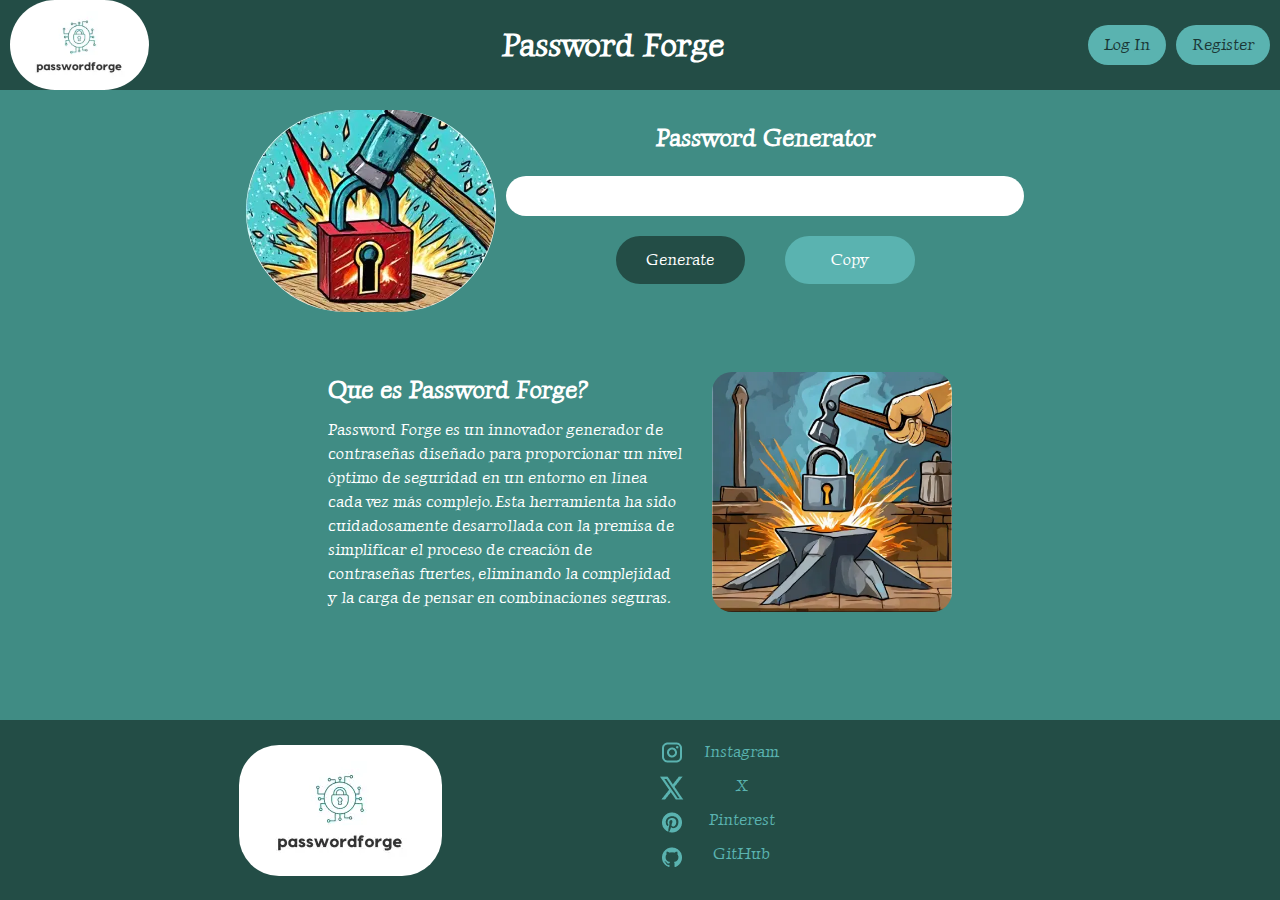
==== index.html @ f8da7015 "funciones acabadas" ====
<!DOCTYPE html>
<html lang="es">
  <head>
    <meta charset="utf-8" />
    <meta name="viewport" content="width=device-width, initial-scale=1" />
    <!-- SEO = Básico -->
    <!-- Cada página del sitio tiene que ser diferente el título y la descripción -->
    <title></title>
    <meta name="description" content="" />
    <meta name="keywords" content="" />

    <!-- Etiquetas Open Graph y Twitter Card, para crear el SEO de Redes Sociales -->
    <meta property="og:title" content="Título de tu página" />
    <meta property="og:description" content="Descripción de tu página" />
    <meta
      property="og:image"
      content="URL de la imagen que quieres mostrar en las redes sociales"
    />
    <meta property="og:url" content="URL de tu página" />
    <meta property="og:type" content="website" />
    <meta name="twitter:card" content="summary_large_image" />
    <meta name="twitter:title" content="Título de tu página" />
    <meta name="twitter:description" content="Descripción de tu página" />
    <meta
      name="twitter:image"
      content="URL de la imagen que quieres mostrar en Twitter"
    />

    <!-- App Web, inidicar al navegador que elementos mostrar en un JSON -->
    <link rel="manifest" href="site.webmanifest" />
    <!-- icono de acceso para IOS -->
    <link rel="apple-touch-icon" href="icon.png" />
    <!-- Recordar que favicon.ico tiene que estar en el directorio inicial -->

    <!-- links de estilos -->
    <link rel="stylesheet" href="css/style.css" />
    
    <!-- Se cambia el tema de algunos navegadores -->
    <meta name="theme-color" content="#fafafa" />
    <!-- Código de las plataformas de Análisis -->
    <script src="js/scripts.js"></script>
    <!-- Scripts a cargar antes de la renderización -->
    <script src="preloader.js"></script>
  </head>
  <body>
    <div id="container">
      <!-- *** ESTRUCTURA SEMÁNTICA *** -->
      <!-- Header (encabezado de la página, zona superior) -->
      <header class="cabecera">
        <img class="logo" src="img/desktop/Logo.webp" alt="Logo">
        <h1 class="password_forge">Password Forge</h1>
        <nav class="botones">
          <a onclick="overlayLogin()" class="btn_logIn">Log In</a>
          <a onclick="overlayRegister()" class="btn_register">Register</a>
        </nav>
      </header>
      <!-- Main (centro de la página, zona central) -->
      <main class="cuerpo">
        <!--Seccion de generador de contraseñas-->
        <section class="generador">
          <img src="img/desktop/candado.webp" alt="Candado" class="generador_img">
          <!--Subseccion para el titlo y la password generada-->
          <section class="content">
            <h2 class="password_generator">Password Generator</h2>
            <p class="password" id="password"></p>
            <!--Subseccion para los botones-->
            <section class="botones_pass">
              <button class="generate" onclick="generarContraseña()">Generate</button>
              <button class="copy">Copy</button>
            </section>
          </section>
        </section>
        <!--Final de seccion de generador de contraseñas-->

        <!--Seccion de explicacion de que es Password Forge-->
        <section class="que_es">
          <section class="subsection">
            <h2 class="titulo">Que es Password Forge?</h2>
            <p class="explicacion">Password Forge es un innovador generador de contraseñas diseñado 
              para proporcionar un nivel óptimo de seguridad en un entorno en línea cada vez más complejo. 
              Esta herramienta ha sido cuidadosamente desarrollada con la premisa de simplificar el proceso de creación de contraseñas fuertes, 
              eliminando la complejidad y la carga de pensar en combinaciones seguras.</p>
          </section>
          <img class="forge" src="img/desktop/Forja.webp" alt="Forja">
        </section>
        
      </main>
      <!--Final de la seccion de que es Password Forge-->

        <!--Seccion Pop Up register-->
        <section class="register" id="register">
          <section class="formulario">
            <div class="h-register">
            <h1>Register</h1>
            <div onclick="hideRegister()" class="x-button"></div>
          </div>
            <form onsubmit="validarRegister()" novalidate>
                <input type="text" name="nombre" id="nombre" placeholder="Nombre">
                <input type="text" name="apellido" id="apellidos" placeholder="Apellidos">
                <input type="text" name="usuario" id="usuario" placeholder="Nombre de usuario">
                <input type="email" name="email" id="email" class="email" placeholder="Email">
                <input type="password" name="contraseña" id="contraseña" placeholder="Contraseña">
                <input type="password" name="contraseñaConf" id="contraseñaConf" placeholder="Confirmacion Contraseña">
                <span id="errores"></span>
                <input type="submit" value="Inciar Sesion" class="inicioSesion">
            </form>
          </section>
        </section>
        <!--Final Pop Up register-->
        
        <!--Seccion Pop Up Log in-->
        <section class="login" id="login">
          <section class="formulario">
            <div class="h-register">
            <h1>Log In</h1>
            <div onclick="hideLogin()" class="x-button"></div>
          </div>
            <form action="">
              <input type="email" name="email" id="email" class="email" placeholder="email">
              <input type="password" name="contraseña" id="contraseña" placeholder="contraseña">
              <input type="submit" value="Inciar Sesion" class="inicioSesion">
            </form>
          </section>
        </section>
        <!--Final Pop Up Log in-->
      <!-- Footer (final de la página, zona inferior) -->
      <footer class="pie">
        <section class="imagen">
          <img class="logo_footer" src="img/desktop/Logo.webp" alt="">
        </section>
        <section class="iconos">
          <a href=""><img src="img/desktop/instagram.png" alt="Instagram"></a>
          <a href=""><img src="img/desktop/x.png" alt="X"></a>
          <a href=""><img src="img/desktop/pinterest.png" alt="Pinterest"></a>
          <a href=""><img src="img/desktop/github.png" alt="GitHub"></a>
        </section>
        <section class="redes_sociales">
          <a href=""><p>Instagram</p></a>
          <a href=""><p>X</p></a>
          <a href=""><p>Pinterest</p></a>
          <a href=""><p>GitHub</p></a>
        </section>
      </footer>
    </div>

  </body>
</html>
---- css/style.css ----
/* *********************************** */
@import url(normalize.min.css);
@import url(reset.css);

/* *********************************** */
/* *** ESTILOS GENERALES *** */
/* *********************************** */

/* Tipografía */
@font-face {
  font-family: "Luxurious Roman";
  src: url("../font/LuxuriousRoman-Regular.woff2") format("woff2"), url("../font/LuxuriousRoman-Regular.woff") format("woff");
}

/* ******************************** */

/* Colores */
:root {
  /* Mode 1 */
  /* colors */
  --azul-flojo-dark: #5ab3b0;
  --azul-flojo-light: #eaf5f5;
  
  --azul-claro-dark: #489d8e;
  --azul-claro-light: #dcefed;
  
  --azul-intermedio-dark: #408c84;
  --azul-intermedio-light: #c0e2dd;
  
  --azul-oscuro-dark: #234d46;
  --azul-oscuro-light: #5ab3b0;
  
  --azul-fuerte-dark: #1a3836;
  --azul-fuerte-light: #326c62;

  --blanco: #fff;
}



/* ******************************** */

html{
  font-family: "Luxurious Roman";
}

body{
  width: 100vw;
  height: 100vh;
  margin: 0;
}

/*Etiqueta contenedor padre*/
#container {
  display: grid;
  grid-template-columns: 1fr;
  grid-template-rows: 1fr;
  
}

/*Etiqueta header*/
.cabecera {
  display: flex;
  justify-content: space-between;
  align-items: center;
  padding: 10px;
  background-color: var(--azul-oscuro-dark);
  width: 100vw;
  height: 10vh;
}
/*Nombre del proyecto*/
.password_forge {
  color: var(--blanco);
  margin: 0;
}
/*logo*/
.logo{
  margin: 0;
  border-radius: 70px;
  height: 10vh;
  justify-content: center;
}
/*Section que almacena las etiquetas de los botones*/
.botones {
  display: flex;
  justify-content: center;
}

/*Boton de log in y register*/
.btn_logIn,
.btn_register {
  margin-left: 10px;
  text-decoration: none;
  padding: 8px 16px;
  color: var(--azul-fuerte-dark);
  background-color: var(--azul-flojo-dark);
  border-radius: 40px;
}

/*Etiqueta main  del cuerpo de la página*/
.cuerpo{
  width: 100vw;
  height: 70vh;
  background-color: var(--azul-intermedio-dark);
}

/*Section que almacena todas las etiquetas de la parte del generador*/
.generador{
  display: flex;  
  justify-content: center;
  padding: 20px;
}
/*Imagen candado*/
.generador_img{
  border-radius: 100px;
}
/*h2 con la clase password_generator*/
.password_generator{
  color: var(--blanco);
  text-align: center;
}
/*Subsection que almacena el titulo, la zona de generado y un subsection de los botones*/
.content{
  display: flex;
  flex-direction: column;
  gap: 20px;
  padding: 10px;
}
/*Etiqueta donde se generará la contraseña*/
.password{
  display: flex;
  width: 518px;
  height: 40px;
  padding: 10px;
  align-items: flex-start;
  gap: 10px;
  background-color: var(--blanco);
  border-radius: 40px;
}
/*Subsection de los botones*/
.botones_pass{
  display: flex;
  justify-content: center;
  gap: 40px;
  align-items: center;
  
}
/*Boton generate*/
.generate{
  justify-content: center;
  align-items: center;
  background-color: var(--azul-oscuro-dark);
  color: var(--blanco);
  border: none;
  border-radius: 40px;
  width: 25%;
}
/*Boton Copy*/
.copy{
  justify-content: center;
  align-items: center;
  background-color: var(--azul-flojo-dark);
  color: var(--blanco);
  border: none;
  border-radius: 40px;
  width: 25%;
}
/*Seccion que contiene las etiquetas del apartado que es*/
.que_es{
  display: flex;
  justify-content: center;
  padding: 40px;
}
/*Subseccion que almacena un h2 y una p*/
.subsection{
  display: flex;
  flex-direction: column;
  width: 30vw;
  padding-right: 30px;
  gap: 10px;
}
/*Titulo que es*/
.titulo{
  color: var(--blanco);
}
/*parrafo*/
.explicacion{
  color: var(--blanco);
}
/*Imagen de la seccion que es*/
.forge{
  width: 20%;
  border-radius: 20px;
}
/*Footer*/
.pie{
  width: 100vw;
  height: 20vh;
  display: flex;
  padding: 20px;
  background-color: var(--azul-oscuro-dark);
}
/*Imagen del footer*/
.imagen{
  display: flex;
  width: 50vw;
  justify-content: center;
  align-items: center;
}
/*Secciones que almacenan las etiquetas de los logos y los nombres de las redes sociales*/
.redes_sociales,
.iconos{
  display: flex;
  flex-direction: column;
  gap: 10px;
}
/*Etiquetas a dentro de la clase iconos*/
.iconos a{
  display: flex;
  justify-content: end;
}
/*Etiquetas a dentro de la clase redes_sociales*/
.redes_sociales a{
  color: var(--azul-flojo-dark);
  text-decoration: none;
  text-align: center;
  padding-left: 20px;
}
/*Imagen del logo*/
.logo_footer{
  border-radius: 40px;
}

/*Log In*/
.login{
  position: absolute;
  display: none;
  visibility: visible;
  opacity: 1;
  width: 100vw;
  height: 100vh;
  align-items: center;
  justify-content: center;
  background-color: hsl(0, 1%, 30%,50%);
}

/*Formulario*/
.formulario{
  display: flex;
  flex-direction: column;
  align-items: center;
  gap: 20px;
  padding: 40px;
  width: 30vw;
  background-color: #234d46;
  border-radius: 10px;
}
/*Register*/
.register{
  position: absolute;
  display: none;
  visibility: visible;
  opacity: 1;
  width: 100vw;
  height: 100vh;
  align-items: center;
  justify-content: center;
  background-color: hsl(0, 1%, 30%,50%);

}

/*Etiqeuta capsula popup*/
.h-register {
  display: grid;
  grid-template-columns: 1fr 1fr 1fr 1fr;
  width: 100%;
  justify-content: space-around;
}

/*Etiqueta botón cerrar popup*/
.x-button {
  grid-column-start: 4;
  height: 40px;
  width: 40px;
  background-color: black;
}
/*Etiqueta form en la clase formulario*/
.formulario form{
  display: flex;
  flex-direction: column;
  gap: 20px;
}
/*Inputs de la clase formulario*/
.formulario input{
  border-radius: 40px;
  padding: 10px;
}
/*Titulo del formulario*/
.formulario h1{
  grid-column-start:2 ;
  grid-column-end:4 ;
  color: var(--blanco);
}
/*Boton submit*/
.inicioSesion{
  background-color: var(--azul-oscuro-dark);
  color: var(--blanco);
  cursor: pointer;
}
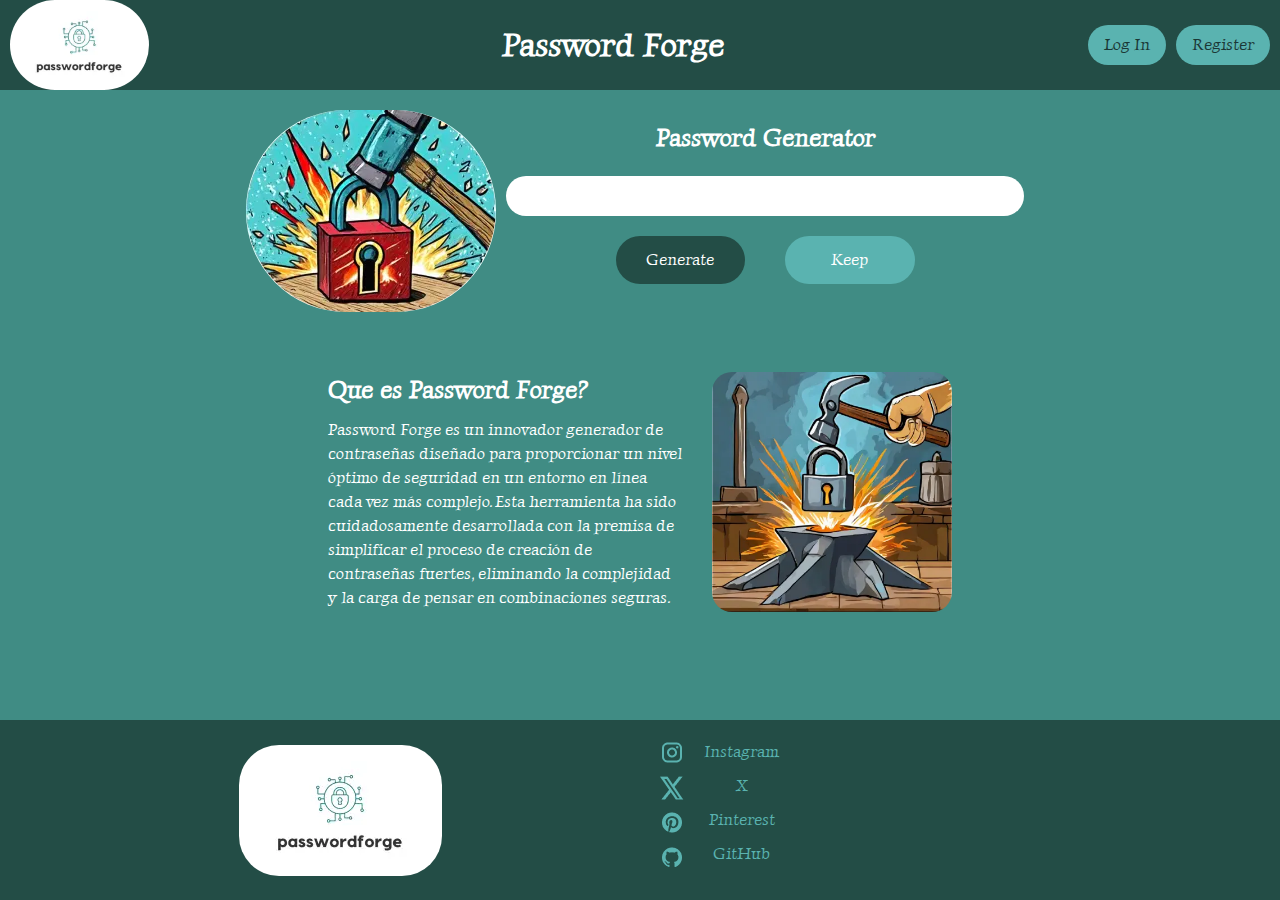
==== commit d8507b1b: "funcion validar Registro" ====
--- a/index.html
+++ b/index.html
@@ -66,7 +66,7 @@
             <!--Subseccion para los botones-->
             <section class="botones_pass">
               <button class="generate" onclick="generarContraseña()">Generate</button>
-              <button class="copy">Copy</button>
+              <button class="copy">Keep</button>
             </section>
           </section>
         </section>
@@ -94,7 +94,7 @@
             <h1>Register</h1>
             <div onclick="hideRegister()" class="x-button"></div>
           </div>
-            <form onsubmit="validarRegister()" novalidate>
+            <form action="POST" onsubmit="validarRegister()" novalidate>
                 <input type="text" name="nombre" id="nombre" placeholder="Nombre">
                 <input type="text" name="apellido" id="apellidos" placeholder="Apellidos">
                 <input type="text" name="usuario" id="usuario" placeholder="Nombre de usuario">
@@ -115,9 +115,9 @@
             <h1>Log In</h1>
             <div onclick="hideLogin()" class="x-button"></div>
           </div>
-            <form action="">
-              <input type="email" name="email" id="email" class="email" placeholder="email">
-              <input type="password" name="contraseña" id="contraseña" placeholder="contraseña">
+            <form action="POST">
+              <input type="email" name="emailLogIn" id="email" class="email" placeholder="email">
+              <input type="password" name="contraseñaLogIn" id="contraseña" placeholder="contraseña">
               <input type="submit" value="Inciar Sesion" class="inicioSesion">
             </form>
           </section>
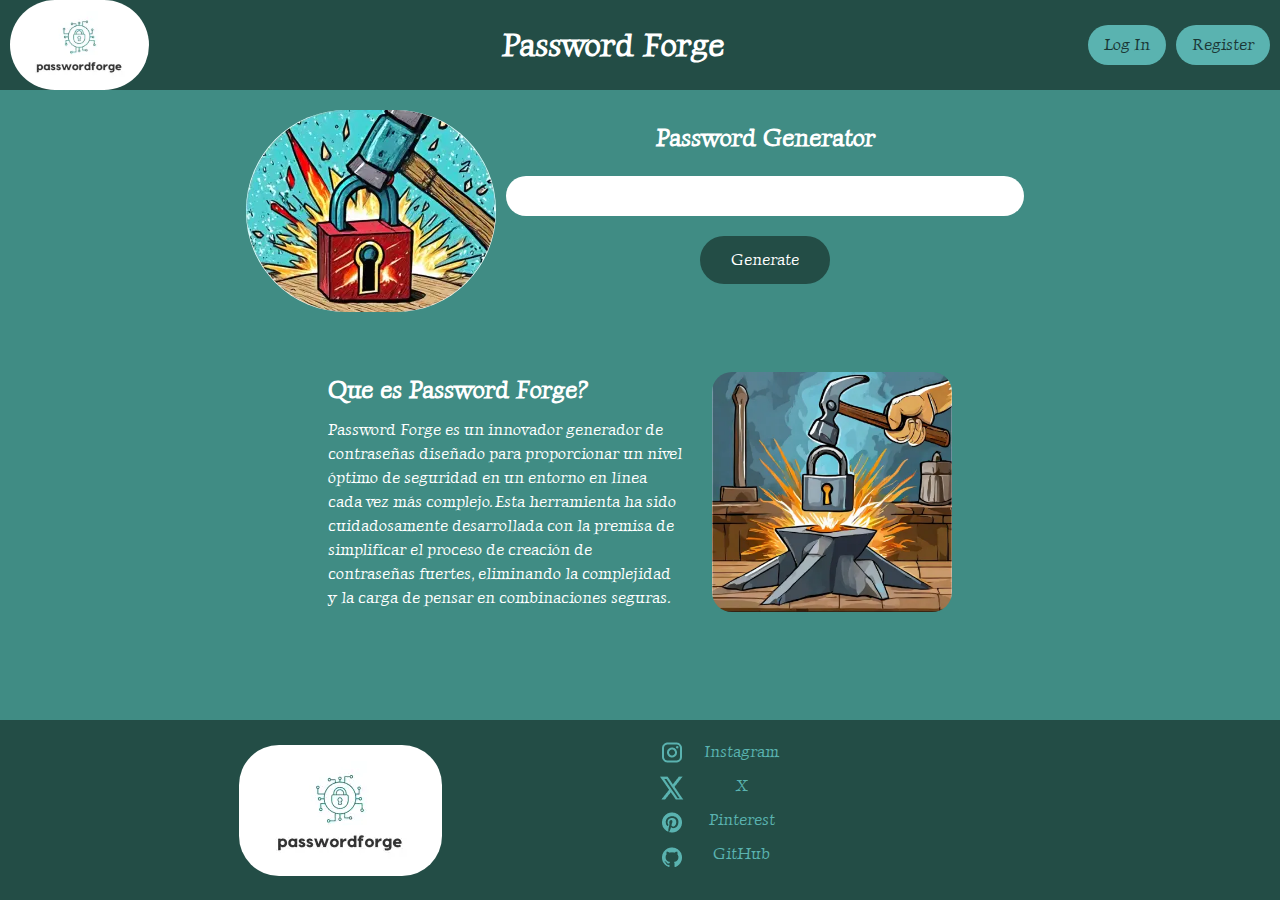
==== commit e464d8bb: "Pruebas de icono de usuario" ====
--- a/index.html
+++ b/index.html
@@ -66,7 +66,6 @@
             <!--Subseccion para los botones-->
             <section class="botones_pass">
               <button class="generate" onclick="generarContraseña()">Generate</button>
-              <button class="copy">Keep</button>
             </section>
           </section>
         </section>
@@ -94,7 +93,7 @@
             <h1>Register</h1>
             <div onclick="hideRegister()" class="x-button"></div>
           </div>
-            <form action="POST" onsubmit="validarRegister()" novalidate>
+            <form action="php/funciones.php" method="post" onsubmit="return validarRegister()" novalidate>
                 <input type="text" name="nombre" id="nombre" placeholder="Nombre">
                 <input type="text" name="apellido" id="apellidos" placeholder="Apellidos">
                 <input type="text" name="usuario" id="usuario" placeholder="Nombre de usuario">
@@ -102,7 +101,7 @@
                 <input type="password" name="contraseña" id="contraseña" placeholder="Contraseña">
                 <input type="password" name="contraseñaConf" id="contraseñaConf" placeholder="Confirmacion Contraseña">
                 <span id="errores"></span>
-                <input type="submit" value="Inciar Sesion" class="inicioSesion">
+                <input type="submit" name="registro" value="Registrarse" class="inicioSesion">
             </form>
           </section>
         </section>
@@ -115,10 +114,10 @@
             <h1>Log In</h1>
             <div onclick="hideLogin()" class="x-button"></div>
           </div>
-            <form action="POST">
+            <form action="php/funciones.php" method="post">
               <input type="email" name="emailLogIn" id="email" class="email" placeholder="email">
               <input type="password" name="contraseñaLogIn" id="contraseña" placeholder="contraseña">
-              <input type="submit" value="Inciar Sesion" class="inicioSesion">
+              <input type="submit" name="inicioSesion" value="Inciar Sesion" class="inicioSesion">
             </form>
           </section>
         </section>
